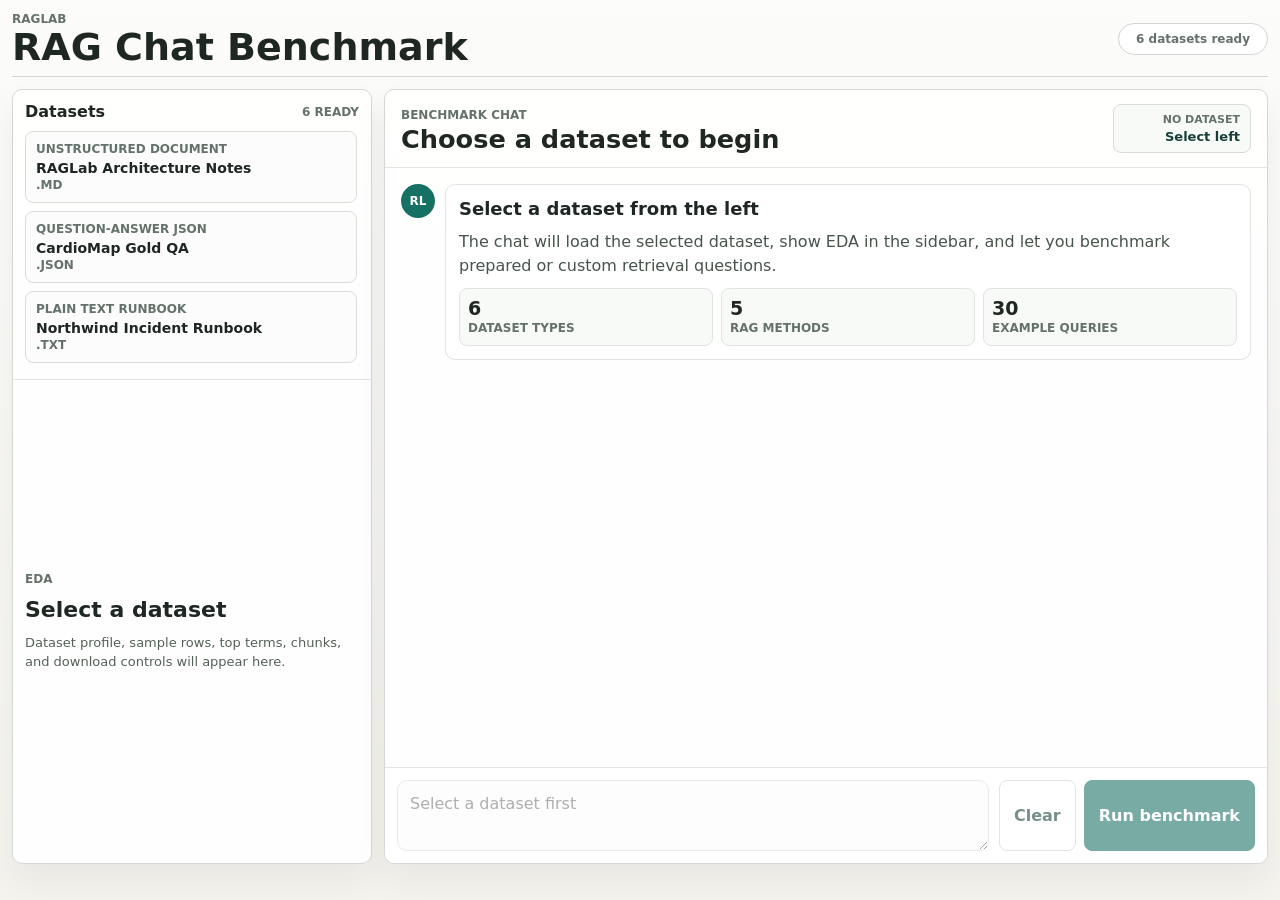
==== frontend/index.html @ fa76c6ad "Redesign RAGLab as chat benchmark workspace" ====
<!doctype html>
<html lang="en">
  <head>
    <meta charset="utf-8" />
    <meta name="viewport" content="width=device-width, initial-scale=1" />
    <title>RAGLab</title>
    <link rel="stylesheet" href="styles.css?v=20260611-chat-workspace" />
    <script src="app.js?v=20260611-chat-workspace" defer></script>
  </head>
  <body>
    <main class="app-shell">
      <header class="topbar">
        <div>
          <div class="eyebrow">RAGLab</div>
          <h1 id="pageTitle">RAG Chat Benchmark</h1>
        </div>
        <div class="status-pill" id="status">Loading datasets</div>
      </header>

      <section class="page-view" id="pageView">
        <div class="empty-state">
          <h2>Loading</h2>
        </div>
      </section>
    </main>
  </body>
</html>
---- frontend/styles.css ----
:root {
  color: #1f2723;
  background: #f4f3ee;
  font-family:
    Inter, ui-sans-serif, system-ui, -apple-system, BlinkMacSystemFont, "Segoe UI",
    sans-serif;
  font-synthesis: none;
  text-rendering: optimizeLegibility;
}

* {
  box-sizing: border-box;
}

body {
  margin: 0;
  min-width: 320px;
  min-height: 100vh;
  background:
    linear-gradient(180deg, rgba(255, 255, 255, 0.72), rgba(244, 243, 238, 0.96)),
    #f4f3ee;
}

button,
textarea {
  font: inherit;
}

button {
  cursor: pointer;
}

button:disabled,
textarea:disabled {
  cursor: not-allowed;
  opacity: 0.58;
}

.app-shell {
  display: grid;
  grid-template-rows: auto minmax(0, 1fr);
  width: min(1440px, calc(100vw - 24px));
  height: calc(100vh - 24px);
  margin: 0 auto;
  padding: 12px 0;
}

.topbar {
  display: flex;
  min-height: 62px;
  align-items: center;
  justify-content: space-between;
  gap: 16px;
  border-bottom: 1px solid #d2d6d0;
  padding-bottom: 10px;
}

.topbar h1 {
  margin: 2px 0 0;
  font-size: clamp(24px, 3vw, 38px);
  line-height: 1;
  letter-spacing: 0;
}

.eyebrow,
.status-pill,
.section-kicker,
.dataset-menu-item span,
.dataset-menu-item small,
.query-card span,
.method-card small,
.evidence-box span,
.message-label,
.mini-stat small,
.file-name {
  color: #65726b;
  font-size: 12px;
  font-weight: 800;
  text-transform: uppercase;
}

.status-pill {
  min-width: 150px;
  border: 1px solid #d2d6d0;
  border-radius: 999px;
  background: #ffffff;
  padding: 8px 12px;
  text-align: center;
  text-transform: none;
}

.page-view {
  min-width: 0;
  min-height: 0;
  padding-top: 12px;
}

.chat-workspace {
  display: grid;
  grid-template-columns: minmax(300px, 360px) minmax(0, 1fr);
  gap: 12px;
  min-height: 0;
  height: 100%;
}

.chat-sidebar,
.chat-main {
  min-width: 0;
  min-height: 0;
  border: 1px solid #d4d8d2;
  border-radius: 10px;
  background: rgba(255, 255, 255, 0.92);
  box-shadow: 0 16px 34px rgba(28, 38, 32, 0.06);
}

.chat-sidebar {
  display: grid;
  grid-template-rows: minmax(210px, 0.75fr) minmax(0, 1.25fr);
  overflow: hidden;
}

.sidebar-section {
  min-width: 0;
  min-height: 0;
  padding: 12px;
}

.dataset-section {
  display: grid;
  grid-template-rows: auto minmax(0, 1fr);
  gap: 10px;
  border-bottom: 1px solid #e3e5e1;
}

.eda-section {
  overflow: auto;
}

.section-title,
.eda-title,
.chat-header,
.method-head,
.score-meter,
.file-toolbar {
  display: flex;
  align-items: center;
  justify-content: space-between;
  gap: 12px;
}

.section-title h2,
.eda-title h2,
.section-title h3,
.chat-header h2 {
  margin: 0;
  letter-spacing: 0;
}

.section-title h2,
.eda-title h2 {
  font-size: 16px;
  line-height: 1.2;
}

.section-title h3 {
  font-size: 14px;
}

.dataset-menu {
  display: grid;
  gap: 8px;
  overflow: auto;
  padding-right: 2px;
}

.dataset-menu-item {
  display: grid;
  width: 100%;
  min-height: 72px;
  align-content: center;
  gap: 4px;
  border: 1px solid #d9ddd7;
  border-radius: 8px;
  background: #fbfcfb;
  color: #1f2723;
  padding: 10px;
  text-align: left;
}

.dataset-menu-item:hover,
.dataset-menu-item.is-active,
.query-card:hover,
.query-card.is-active {
  border-color: #167064;
  background: #eef8f5;
}

.dataset-menu-item strong {
  overflow: hidden;
  font-size: 14px;
  line-height: 1.25;
  text-overflow: ellipsis;
  white-space: nowrap;
}

.format-badge {
  display: inline-flex;
  align-items: center;
  border: 1px solid #ccd6d0;
  border-radius: 999px;
  background: #f6f8f6;
  color: #173f38;
  padding: 3px 8px;
  font-size: 12px;
  font-weight: 800;
}

.eda-empty,
.eda-card {
  display: grid;
  gap: 12px;
}

.eda-empty {
  min-height: 100%;
  align-content: center;
  color: #5a665f;
}

.eda-empty h2 {
  margin: 0;
  color: #1f2723;
  font-size: 22px;
  line-height: 1.1;
}

.eda-empty p,
.eda-card p {
  margin: 0;
  color: #536158;
  font-size: 13px;
  line-height: 1.45;
}

.sidebar-stats,
.welcome-stats,
.context-strip,
.token-ledger {
  display: grid;
  gap: 8px;
}

.sidebar-stats {
  grid-template-columns: repeat(2, minmax(0, 1fr));
}

.welcome-stats,
.context-strip {
  grid-template-columns: repeat(3, minmax(0, 1fr));
}

.token-ledger {
  grid-template-columns: repeat(5, minmax(110px, 1fr));
}

.mini-stat {
  display: grid;
  min-height: 58px;
  align-content: center;
  gap: 3px;
  border: 1px solid #e0e4df;
  border-radius: 8px;
  background: #f8faf8;
  padding: 8px;
}

.mini-stat strong {
  color: #1f2723;
  font-size: 19px;
  line-height: 1;
}

.eda-block {
  display: grid;
  gap: 8px;
  border-top: 1px solid #edf0ed;
  padding-top: 11px;
}

.fit-list,
.term-list,
.sidebar-samples {
  display: grid;
  gap: 7px;
}

.fit-list span {
  display: flex;
  min-height: 34px;
  align-items: center;
  gap: 8px;
  border: 1px solid #e1e6e1;
  border-radius: 8px;
  background: #f8faf8;
  color: #1f2723;
  padding: 7px;
  font-size: 13px;
  font-weight: 800;
}

.fit-list b {
  display: inline-grid;
  width: 22px;
  height: 22px;
  place-items: center;
  border-radius: 999px;
  background: #167064;
  color: #ffffff;
  font-size: 11px;
}

.term-row {
  display: grid;
  grid-template-columns: minmax(64px, 92px) 1fr 28px;
  align-items: center;
  gap: 7px;
}

.term-row span {
  overflow: hidden;
  text-overflow: ellipsis;
  white-space: nowrap;
  text-transform: none;
}

.term-row i {
  display: block;
  height: 8px;
  overflow: hidden;
  border-radius: 999px;
  background: #ecefeb;
}

.term-row b {
  display: block;
  height: 100%;
  border-radius: inherit;
  background: #8b6f35;
}

.term-row em {
  color: #27372f;
  font-size: 12px;
  font-style: normal;
  font-weight: 800;
  text-align: right;
}

.sample-card {
  display: grid;
  align-content: start;
  gap: 5px;
  border: 1px solid #e0e4df;
  border-radius: 8px;
  background: #fbfcfb;
  padding: 9px;
}

.sample-card span {
  color: #65726b;
  font-size: 11px;
  font-weight: 800;
  text-transform: uppercase;
}

.sample-card strong {
  color: #1f2723;
  font-size: 13px;
  line-height: 1.25;
}

.sample-card p {
  margin: 0;
  color: #536158;
  font-size: 12px;
  line-height: 1.4;
}

.eda-actions {
  display: grid;
}

.chat-main {
  display: grid;
  grid-template-rows: auto minmax(0, 1fr) auto;
  overflow: hidden;
}

.chat-header {
  min-height: 76px;
  border-bottom: 1px solid #e3e5e1;
  padding: 14px 16px;
}

.chat-header h2 {
  margin-top: 2px;
  font-size: clamp(21px, 2vw, 30px);
  line-height: 1.1;
}

.selected-dataset {
  display: grid;
  min-width: 138px;
  justify-items: end;
  gap: 3px;
  border: 1px solid #d6ddd7;
  border-radius: 8px;
  background: #f8faf8;
  padding: 8px 10px;
}

.selected-dataset span {
  color: #65726b;
  font-size: 11px;
  font-weight: 800;
  text-transform: uppercase;
}

.selected-dataset strong {
  color: #173f38;
  font-size: 13px;
}

.chat-thread {
  display: grid;
  align-content: start;
  gap: 14px;
  overflow: auto;
  padding: 16px;
}

.chat-message {
  display: flex;
  gap: 10px;
  max-width: 100%;
}

.user-message {
  justify-content: flex-end;
}

.avatar {
  display: inline-grid;
  width: 34px;
  height: 34px;
  flex: 0 0 auto;
  place-items: center;
  border-radius: 999px;
  background: #167064;
  color: #ffffff;
  font-size: 12px;
  font-weight: 900;
}

.message-bubble {
  display: grid;
  max-width: min(920px, 100%);
  gap: 10px;
  border: 1px solid #e0e4df;
  border-radius: 10px;
  background: #ffffff;
  padding: 13px;
}

.user-message .message-bubble {
  max-width: min(740px, 92%);
  border-color: #c5d8d2;
  background: #eaf6f3;
}

.message-bubble h3,
.message-bubble p {
  margin: 0;
}

.message-bubble h3 {
  font-size: 18px;
  line-height: 1.2;
}

.message-bubble p {
  color: #46544c;
  line-height: 1.5;
}

.query-option-panel {
  display: grid;
  gap: 10px;
  border: 1px solid #e0e4df;
  border-radius: 10px;
  background: #fbfcfb;
  padding: 12px;
}

.query-grid {
  display: grid;
  grid-template-columns: repeat(5, minmax(150px, 1fr));
  gap: 8px;
}

.query-card {
  display: grid;
  min-height: 104px;
  align-content: start;
  gap: 7px;
  border: 1px solid #d8ddd7;
  border-radius: 8px;
  background: #ffffff;
  color: #1f2723;
  padding: 10px;
  text-align: left;
}

.query-card strong {
  font-size: 13px;
  line-height: 1.35;
}

.result-bubble {
  width: min(100%, 1060px);
}

.answer-summary {
  display: flex;
  align-items: flex-start;
  justify-content: space-between;
  gap: 14px;
  border: 1px solid #c5d8d2;
  border-radius: 8px;
  background: #eaf6f3;
  padding: 12px;
}

.answer-summary h3 {
  margin-top: 3px;
}

.answer-summary p {
  max-width: 620px;
}

.score-note {
  display: flex;
  gap: 8px;
  border: 1px solid #e0e4df;
  border-radius: 8px;
  background: #f9f7ee;
  color: #4d4534;
  padding: 10px;
  font-size: 13px;
  line-height: 1.45;
}

.comparison-board {
  display: grid;
  grid-template-columns: repeat(5, minmax(215px, 1fr));
  gap: 8px;
  overflow-x: auto;
  padding-bottom: 4px;
}

.method-card {
  display: grid;
  min-width: 215px;
  align-content: start;
  gap: 10px;
  border: 1px solid #e0e4df;
  border-radius: 8px;
  background: #ffffff;
  padding: 11px;
}

.rank-badge {
  display: inline-grid;
  width: 34px;
  height: 34px;
  place-items: center;
  border-radius: 999px;
  background: #eef2ef;
  color: #173f38;
  font-size: 12px;
  font-weight: 900;
}

.method-card strong {
  display: block;
  color: #1f2723;
  line-height: 1.2;
}

.score-meter strong {
  color: #1f2723;
  font-size: 28px;
  line-height: 1;
}

.score-meter span {
  display: block;
  width: 100%;
  height: 9px;
  overflow: hidden;
  border-radius: 999px;
  background: #edf0ee;
}

.score-meter i {
  display: block;
  height: 100%;
  border-radius: inherit;
  background: #167064;
}

.metric-grid {
  display: grid;
  grid-template-columns: repeat(2, minmax(0, 1fr));
  gap: 6px;
}

.metric-grid span {
  display: grid;
  gap: 2px;
  border: 1px solid #edf0ee;
  border-radius: 7px;
  background: #fbfcfb;
  padding: 7px;
}

.metric-grid b {
  color: #1f2723;
  font-size: 14px;
}

.metric-grid small {
  color: #65726b;
  font-size: 11px;
  text-transform: uppercase;
}

.evidence-box {
  display: grid;
  gap: 5px;
  border-top: 1px solid #edf0ee;
  padding-top: 8px;
}

.evidence-box p {
  margin: 0;
  color: #536158;
  font-size: 12px;
  line-height: 1.4;
}

.prompt-composer {
  display: grid;
  grid-template-columns: minmax(0, 1fr) auto;
  gap: 10px;
  border-top: 1px solid #e3e5e1;
  background: #ffffff;
  padding: 12px;
}

.prompt-composer textarea {
  width: 100%;
  min-height: 52px;
  max-height: 140px;
  resize: vertical;
  border: 1px solid #d6ddd7;
  border-radius: 10px;
  background: #fbfcfb;
  color: #1f2723;
  padding: 12px;
  line-height: 1.4;
}

.composer-actions {
  display: flex;
  align-items: stretch;
  gap: 8px;
}

.download-button,
.primary-button {
  display: inline-flex;
  min-height: 40px;
  align-items: center;
  justify-content: center;
  border-radius: 8px;
  padding: 0 14px;
  font-weight: 800;
  white-space: nowrap;
}

.download-button {
  border: 1px solid #cbd4ce;
  background: #ffffff;
  color: #173f38;
}

.primary-button {
  border: 1px solid #167064;
  background: #167064;
  color: #ffffff;
}

.empty-state {
  display: grid;
  min-height: 260px;
  place-items: center;
  border: 1px solid #d4d8d2;
  border-radius: 10px;
  background: #ffffff;
  color: #5e6e67;
}

.empty-state h2 {
  margin: 0;
  font-size: 22px;
  letter-spacing: 0;
}

.file-name {
  min-width: 0;
  overflow: hidden;
  text-align: right;
  text-overflow: ellipsis;
  white-space: nowrap;
  text-transform: none;
}

.file-preview {
  max-height: 460px;
  margin: 0;
  overflow: auto;
  border: 1px solid #d9e0dc;
  border-radius: 8px;
  background: #101815;
  color: #e9f0ed;
  padding: 14px;
  font-family: "SFMono-Regular", Consolas, "Liberation Mono", monospace;
  font-size: 13px;
  line-height: 1.55;
  white-space: pre-wrap;
}

@media (max-width: 1100px) {
  .chat-workspace {
    grid-template-columns: minmax(270px, 320px) minmax(0, 1fr);
  }

  .query-grid {
    grid-template-columns: repeat(2, minmax(0, 1fr));
  }

  .token-ledger {
    grid-template-columns: repeat(3, minmax(0, 1fr));
  }
}

@media (max-width: 820px) {
  .app-shell {
    width: min(100vw - 16px, 1440px);
    height: auto;
    min-height: 100vh;
    padding-top: 8px;
  }

  .topbar,
  .chat-header,
  .answer-summary,
  .prompt-composer,
  .score-note {
    align-items: stretch;
    flex-direction: column;
  }

  .chat-workspace {
    grid-template-columns: 1fr;
    height: auto;
  }

  .chat-sidebar {
    grid-template-rows: auto auto;
    overflow: visible;
  }

  .dataset-menu {
    max-height: 280px;
  }

  .chat-main {
    min-height: 680px;
  }

  .selected-dataset {
    justify-items: start;
  }

  .prompt-composer {
    grid-template-columns: 1fr;
  }

  .composer-actions {
    justify-content: stretch;
  }

  .composer-actions button {
    flex: 1;
  }
}

@media (max-width: 560px) {
  .status-pill {
    min-width: 0;
  }

  .sidebar-stats,
  .welcome-stats,
  .context-strip,
  .token-ledger,
  .query-grid {
    grid-template-columns: 1fr;
  }

  .chat-thread {
    padding: 12px;
  }

  .message-bubble,
  .user-message .message-bubble {
    max-width: 100%;
  }

  .term-row {
    grid-template-columns: minmax(68px, 86px) 1fr 28px;
  }
}
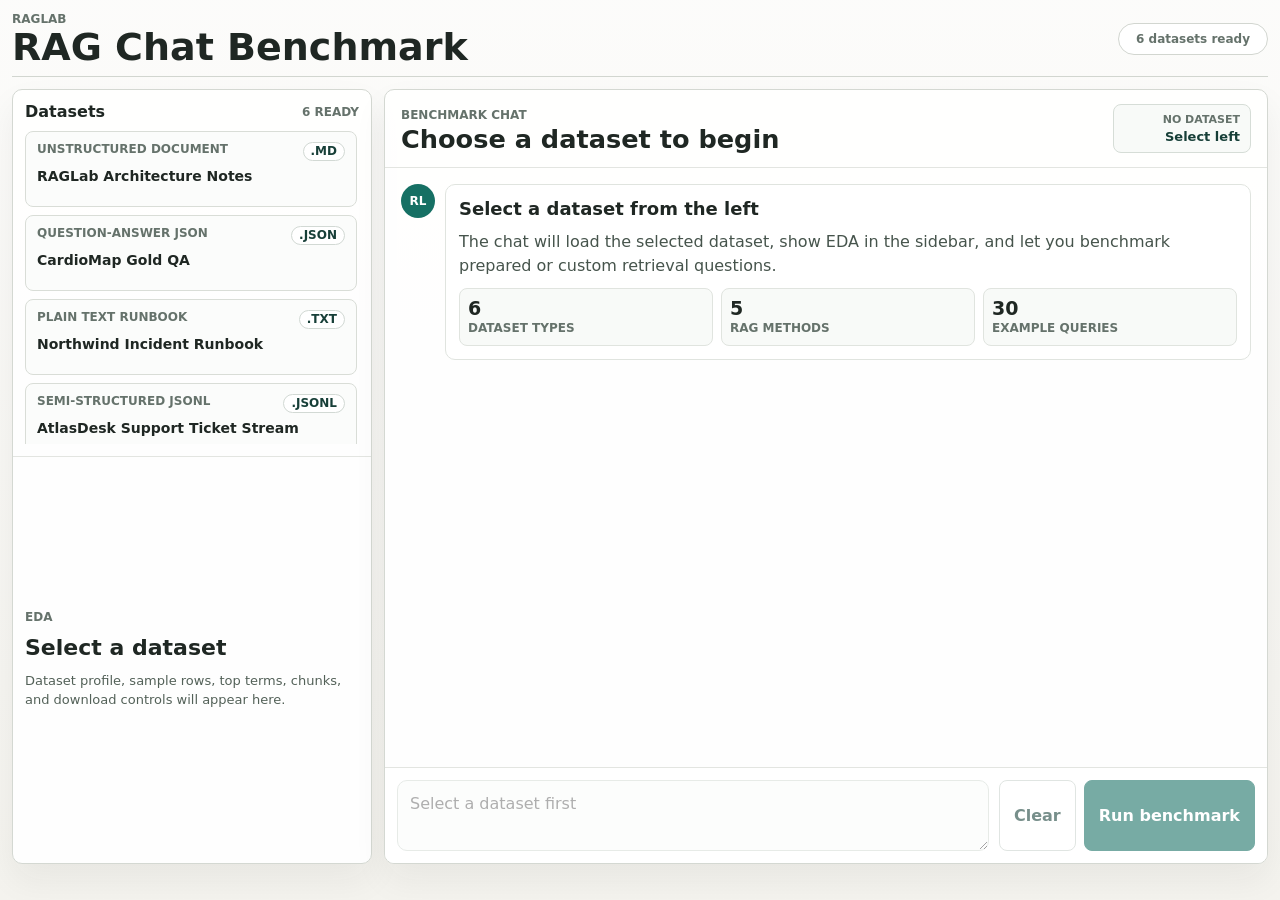
==== commit 4f12740e: "Bump assets for prompt fill flow" ====
--- a/frontend/index.html
+++ b/frontend/index.html
@@ -4,8 +4,8 @@
     <meta charset="utf-8" />
     <meta name="viewport" content="width=device-width, initial-scale=1" />
     <title>RAGLab</title>
-    <link rel="stylesheet" href="styles.css?v=20260611-chat-workspace" />
-    <script src="app.js?v=20260611-chat-workspace" defer></script>
+    <link rel="stylesheet" href="styles.css?v=20260611-prompt-fill" />
+    <script src="app.js?v=20260611-prompt-fill" defer></script>
   </head>
   <body>
     <main class="app-shell">
--- a/frontend/styles.css
+++ b/frontend/styles.css
@@ -115,7 +115,7 @@
 
 .chat-sidebar {
   display: grid;
-  grid-template-rows: minmax(210px, 0.75fr) minmax(0, 1.25fr);
+  grid-template-rows: minmax(310px, 0.95fr) minmax(0, 1.05fr);
   overflow: hidden;
 }
 
@@ -168,6 +168,7 @@
 
 .dataset-menu {
   display: grid;
+  align-content: start;
   gap: 8px;
   overflow: auto;
   padding-right: 2px;
@@ -175,15 +176,19 @@
 
 .dataset-menu-item {
   display: grid;
+  grid-template-columns: minmax(0, 1fr) auto;
+  grid-template-areas:
+    "kind extension"
+    "title title";
   width: 100%;
-  min-height: 72px;
-  align-content: center;
-  gap: 4px;
+  min-height: 76px;
+  align-content: start;
+  gap: 7px 10px;
   border: 1px solid #d9ddd7;
   border-radius: 8px;
   background: #fbfcfb;
   color: #1f2723;
-  padding: 10px;
+  padding: 10px 11px;
   text-align: left;
 }
 
@@ -196,11 +201,30 @@
 }
 
 .dataset-menu-item strong {
+  grid-area: title;
+  font-size: 14px;
+  line-height: 1.28;
+  white-space: normal;
+  overflow-wrap: anywhere;
+}
+
+.dataset-menu-item span {
+  grid-area: kind;
+  min-width: 0;
   overflow: hidden;
-  font-size: 14px;
-  line-height: 1.25;
   text-overflow: ellipsis;
   white-space: nowrap;
+}
+
+.dataset-menu-item small {
+  grid-area: extension;
+  justify-self: end;
+  border: 1px solid #d2d9d4;
+  border-radius: 999px;
+  background: #ffffff;
+  color: #173f38;
+  padding: 2px 7px;
+  line-height: 1.1;
 }
 
 .format-badge {
@@ -794,7 +818,7 @@
   }
 
   .dataset-menu {
-    max-height: 280px;
+    max-height: 360px;
   }
 
   .chat-main {
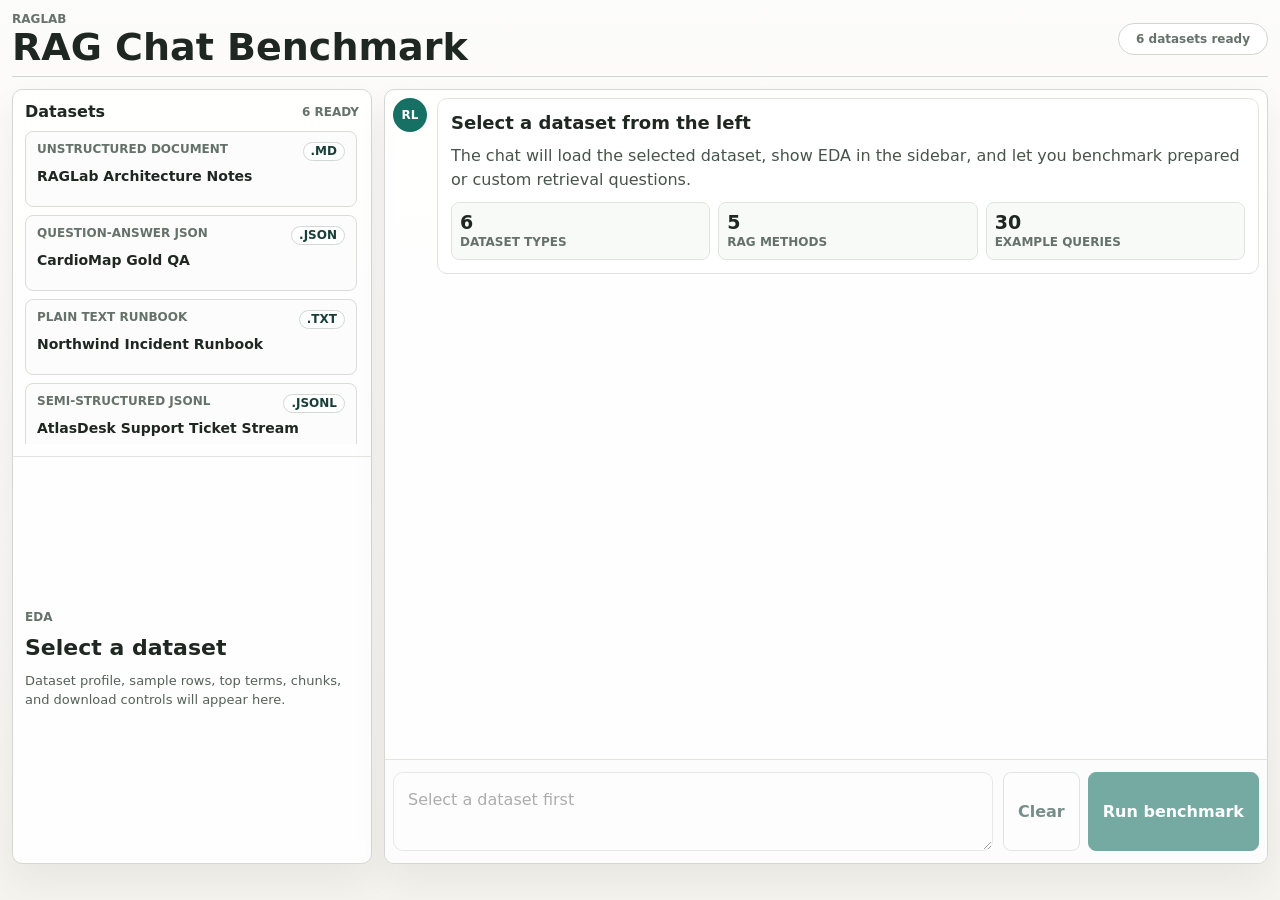
==== commit 3c023265: "Match chat benchmark reference layout" ====
--- a/frontend/index.html
+++ b/frontend/index.html
@@ -4,8 +4,8 @@
     <meta charset="utf-8" />
     <meta name="viewport" content="width=device-width, initial-scale=1" />
     <title>RAGLab</title>
-    <link rel="stylesheet" href="styles.css?v=20260611-prompt-fill" />
-    <script src="app.js?v=20260611-prompt-fill" defer></script>
+    <link rel="stylesheet" href="styles.css?v=20260611-reference-chat" />
+    <script src="app.js?v=20260611-reference-chat" defer></script>
   </head>
   <body>
     <main class="app-shell">
--- a/frontend/styles.css
+++ b/frontend/styles.css
@@ -138,7 +138,6 @@
 
 .section-title,
 .eda-title,
-.chat-header,
 .method-head,
 .score-meter,
 .file-toolbar {
@@ -151,7 +150,7 @@
 .section-title h2,
 .eda-title h2,
 .section-title h3,
-.chat-header h2 {
+.empty-state h2 {
   margin: 0;
   letter-spacing: 0;
 }
@@ -416,51 +415,16 @@
 
 .chat-main {
   display: grid;
-  grid-template-rows: auto minmax(0, 1fr) auto;
+  grid-template-rows: minmax(0, 1fr) auto;
   overflow: hidden;
 }
 
-.chat-header {
-  min-height: 76px;
-  border-bottom: 1px solid #e3e5e1;
-  padding: 14px 16px;
-}
-
-.chat-header h2 {
-  margin-top: 2px;
-  font-size: clamp(21px, 2vw, 30px);
-  line-height: 1.1;
-}
-
-.selected-dataset {
-  display: grid;
-  min-width: 138px;
-  justify-items: end;
-  gap: 3px;
-  border: 1px solid #d6ddd7;
-  border-radius: 8px;
-  background: #f8faf8;
-  padding: 8px 10px;
-}
-
-.selected-dataset span {
-  color: #65726b;
-  font-size: 11px;
-  font-weight: 800;
-  text-transform: uppercase;
-}
-
-.selected-dataset strong {
-  color: #173f38;
-  font-size: 13px;
-}
-
 .chat-thread {
-  display: grid;
-  align-content: start;
+  display: flex;
+  flex-direction: column;
   gap: 14px;
   overflow: auto;
-  padding: 16px;
+  padding: 8px 8px 16px;
 }
 
 .chat-message {
@@ -521,18 +485,19 @@
   display: grid;
   gap: 10px;
   border: 1px solid #e0e4df;
-  border-radius: 10px;
-  background: #fbfcfb;
+  border-radius: 8px;
+  background: #ffffff;
   padding: 12px;
 }
 
 .query-grid {
   display: grid;
-  grid-template-columns: repeat(5, minmax(150px, 1fr));
+  grid-template-columns: repeat(5, minmax(0, 1fr));
   gap: 8px;
 }
 
 .query-card {
+  position: relative;
   display: grid;
   min-height: 104px;
   align-content: start;
@@ -541,13 +506,45 @@
   border-radius: 8px;
   background: #ffffff;
   color: #1f2723;
-  padding: 10px;
+  padding: 10px 36px 12px 10px;
   text-align: left;
+}
+
+.query-card::after {
+  position: absolute;
+  right: 10px;
+  bottom: 10px;
+  display: grid;
+  width: 24px;
+  height: 24px;
+  place-items: center;
+  border: 1px solid #cbd8d2;
+  border-radius: 999px;
+  color: #167064;
+  content: "\2192";
+  font-size: 15px;
+  font-weight: 900;
+  opacity: 0;
+  transform: translateX(-2px);
+  transition:
+    opacity 140ms ease,
+    transform 140ms ease;
+}
+
+.query-card:hover::after,
+.query-card.is-active::after {
+  opacity: 1;
+  transform: translateX(0);
 }
 
 .query-card strong {
   font-size: 13px;
   line-height: 1.35;
+}
+
+.chat-empty-space {
+  flex: 1 1 auto;
+  min-height: clamp(320px, 48vh, 620px);
 }
 
 .result-bubble {
@@ -689,20 +686,20 @@
   grid-template-columns: minmax(0, 1fr) auto;
   gap: 10px;
   border-top: 1px solid #e3e5e1;
-  background: #ffffff;
-  padding: 12px;
+  background: #fbfcfb;
+  padding: 12px 8px;
 }
 
 .prompt-composer textarea {
   width: 100%;
-  min-height: 52px;
+  min-height: 70px;
   max-height: 140px;
   resize: vertical;
   border: 1px solid #d6ddd7;
   border-radius: 10px;
-  background: #fbfcfb;
-  color: #1f2723;
-  padding: 12px;
+  background: #ffffff;
+  color: #1f2723;
+  padding: 16px 14px;
   line-height: 1.4;
 }
 
@@ -799,7 +796,6 @@
   }
 
   .topbar,
-  .chat-header,
   .answer-summary,
   .prompt-composer,
   .score-note {
@@ -823,10 +819,6 @@
 
   .chat-main {
     min-height: 680px;
-  }
-
-  .selected-dataset {
-    justify-items: start;
   }
 
   .prompt-composer {
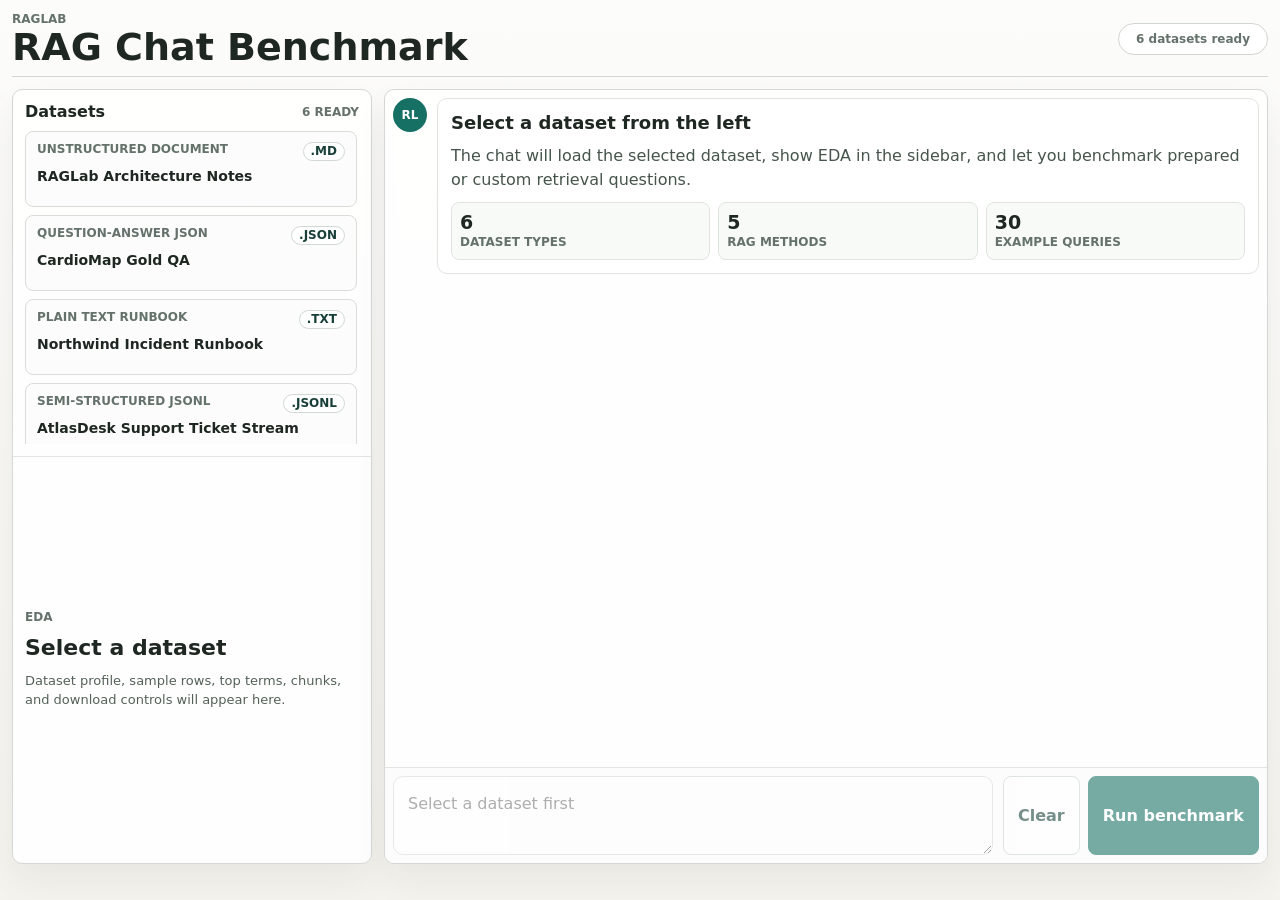
==== commit 2033e5eb: "Stack suggested queries above chat input" ====
--- a/frontend/index.html
+++ b/frontend/index.html
@@ -4,8 +4,8 @@
     <meta charset="utf-8" />
     <meta name="viewport" content="width=device-width, initial-scale=1" />
     <title>RAGLab</title>
-    <link rel="stylesheet" href="styles.css?v=20260611-reference-chat" />
-    <script src="app.js?v=20260611-reference-chat" defer></script>
+    <link rel="stylesheet" href="styles.css?v=20260611-query-stack" />
+    <script src="app.js?v=20260611-query-stack" defer></script>
   </head>
   <body>
     <main class="app-shell">
--- a/frontend/styles.css
+++ b/frontend/styles.css
@@ -483,40 +483,40 @@
 
 .query-option-panel {
   display: grid;
-  gap: 10px;
-  border: 1px solid #e0e4df;
-  border-radius: 8px;
-  background: #ffffff;
-  padding: 12px;
+  gap: 8px;
+  border: 0;
+  background: transparent;
+  padding: 0;
 }
 
 .query-grid {
   display: grid;
-  grid-template-columns: repeat(5, minmax(0, 1fr));
-  gap: 8px;
+  grid-template-columns: 1fr;
+  gap: 6px;
+  max-height: 280px;
+  overflow: auto;
 }
 
 .query-card {
   position: relative;
   display: grid;
-  min-height: 104px;
-  align-content: start;
-  gap: 7px;
+  grid-template-columns: minmax(78px, 104px) minmax(0, 1fr) 26px;
+  min-height: 42px;
+  align-items: center;
+  gap: 10px;
   border: 1px solid #d8ddd7;
   border-radius: 8px;
   background: #ffffff;
   color: #1f2723;
-  padding: 10px 36px 12px 10px;
+  padding: 7px 9px 7px 11px;
   text-align: left;
 }
 
 .query-card::after {
-  position: absolute;
-  right: 10px;
-  bottom: 10px;
-  display: grid;
-  width: 24px;
-  height: 24px;
+  position: static;
+  display: grid;
+  width: 26px;
+  height: 26px;
   place-items: center;
   border: 1px solid #cbd8d2;
   border-radius: 999px;
@@ -524,22 +524,26 @@
   content: "\2192";
   font-size: 15px;
   font-weight: 900;
-  opacity: 0;
-  transform: translateX(-2px);
+  opacity: 1;
+  transform: none;
   transition:
-    opacity 140ms ease,
+    background 140ms ease,
+    color 140ms ease,
     transform 140ms ease;
 }
 
 .query-card:hover::after,
 .query-card.is-active::after {
-  opacity: 1;
-  transform: translateX(0);
+  background: #167064;
+  color: #ffffff;
+  transform: translateX(2px);
 }
 
 .query-card strong {
+  min-width: 0;
   font-size: 13px;
   line-height: 1.35;
+  overflow-wrap: anywhere;
 }
 
 .chat-empty-space {
@@ -681,13 +685,20 @@
   line-height: 1.4;
 }
 
+.chat-input-stack {
+  display: grid;
+  gap: 9px;
+  border-top: 1px solid #e3e5e1;
+  background: #fbfcfb;
+  padding: 8px;
+}
+
 .prompt-composer {
   display: grid;
   grid-template-columns: minmax(0, 1fr) auto;
   gap: 10px;
-  border-top: 1px solid #e3e5e1;
-  background: #fbfcfb;
-  padding: 12px 8px;
+  background: transparent;
+  padding: 0;
 }
 
 .prompt-composer textarea {
@@ -778,10 +789,6 @@
     grid-template-columns: minmax(270px, 320px) minmax(0, 1fr);
   }
 
-  .query-grid {
-    grid-template-columns: repeat(2, minmax(0, 1fr));
-  }
-
   .token-ledger {
     grid-template-columns: repeat(3, minmax(0, 1fr));
   }
@@ -851,6 +858,15 @@
     padding: 12px;
   }
 
+  .query-card {
+    grid-template-columns: minmax(0, 1fr) 26px;
+    align-items: start;
+  }
+
+  .query-card span {
+    grid-column: 1 / -1;
+  }
+
   .message-bubble,
   .user-message .message-bubble {
     max-width: 100%;
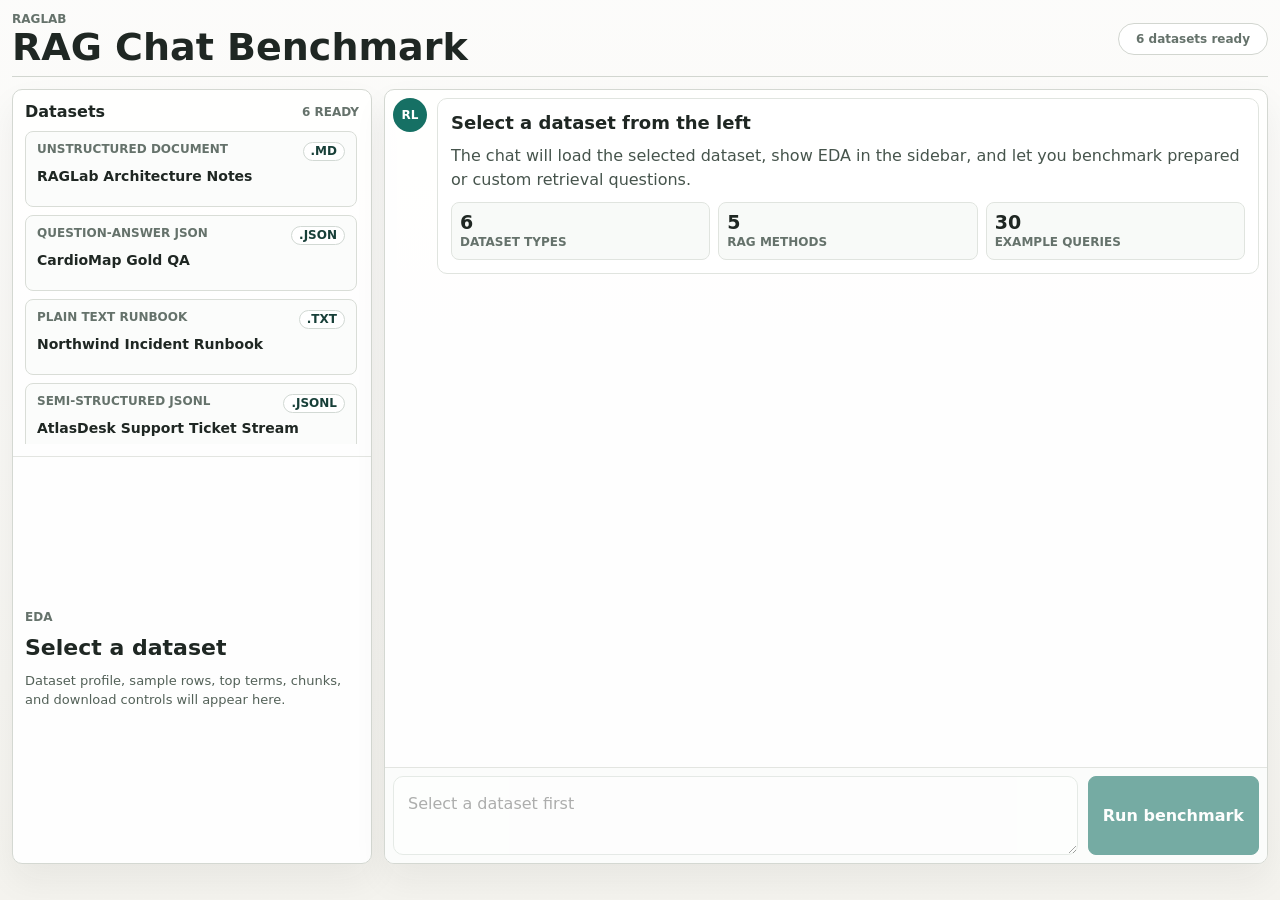
==== commit 60b18fe7: "Improve chat prompt controls" ====
--- a/frontend/index.html
+++ b/frontend/index.html
@@ -4,8 +4,8 @@
     <meta charset="utf-8" />
     <meta name="viewport" content="width=device-width, initial-scale=1" />
     <title>RAGLab</title>
-    <link rel="stylesheet" href="styles.css?v=20260611-query-stack" />
-    <script src="app.js?v=20260611-query-stack" defer></script>
+    <link rel="stylesheet" href="styles.css?v=20260611-chat-controls" />
+    <script src="app.js?v=20260611-chat-controls" defer></script>
   </head>
   <body>
     <main class="app-shell">
--- a/frontend/styles.css
+++ b/frontend/styles.css
@@ -481,6 +481,51 @@
   line-height: 1.5;
 }
 
+.processing-bubble {
+  border-color: #c5d8d2;
+  background: #f3faf8;
+}
+
+.processing-row {
+  display: flex;
+  align-items: center;
+  gap: 8px;
+  color: #173f38;
+}
+
+.processing-row strong {
+  font-size: 14px;
+}
+
+.processing-dot {
+  width: 8px;
+  height: 8px;
+  border-radius: 999px;
+  background: #167064;
+  animation: processingPulse 900ms ease-in-out infinite;
+}
+
+.processing-dot:nth-child(2) {
+  animation-delay: 120ms;
+}
+
+.processing-dot:nth-child(3) {
+  animation-delay: 240ms;
+}
+
+@keyframes processingPulse {
+  0%,
+  100% {
+    opacity: 0.35;
+    transform: translateY(0);
+  }
+
+  50% {
+    opacity: 1;
+    transform: translateY(-3px);
+  }
+}
+
 .query-option-panel {
   display: grid;
   gap: 8px;
@@ -691,6 +736,47 @@
   border-top: 1px solid #e3e5e1;
   background: #fbfcfb;
   padding: 8px;
+}
+
+.input-toolbar {
+  display: flex;
+  min-height: 32px;
+  align-items: center;
+  justify-content: space-between;
+  gap: 10px;
+}
+
+.input-hint {
+  color: #69766f;
+  font-size: 12px;
+  font-weight: 700;
+}
+
+.toolbar-button {
+  display: inline-flex;
+  min-height: 30px;
+  align-items: center;
+  justify-content: center;
+  gap: 7px;
+  border: 1px solid #cbd8d2;
+  border-radius: 999px;
+  background: #ffffff;
+  color: #173f38;
+  padding: 0 12px;
+  font-size: 12px;
+  font-weight: 800;
+  white-space: nowrap;
+}
+
+.toolbar-button:hover {
+  border-color: #167064;
+  background: #eef8f5;
+}
+
+.toolbar-button span {
+  color: #167064;
+  font-size: 14px;
+  line-height: 1;
 }
 
 .prompt-composer {
@@ -832,6 +918,15 @@
     grid-template-columns: 1fr;
   }
 
+  .input-toolbar {
+    align-items: stretch;
+    flex-direction: column;
+  }
+
+  .toolbar-button {
+    width: 100%;
+  }
+
   .composer-actions {
     justify-content: stretch;
   }
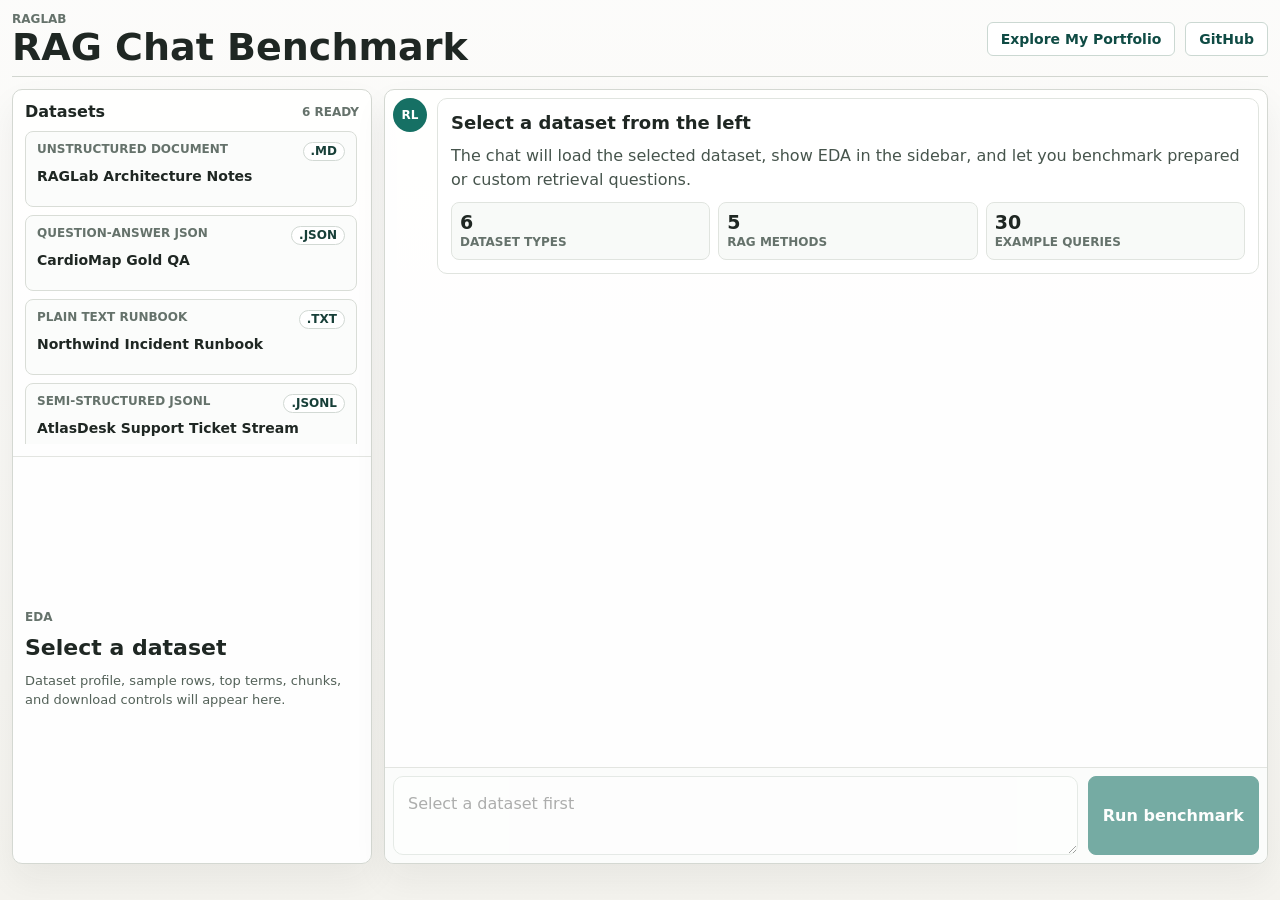
==== commit 640b363e: "Replace status pill with project links" ====
--- a/frontend/index.html
+++ b/frontend/index.html
@@ -4,8 +4,8 @@
     <meta charset="utf-8" />
     <meta name="viewport" content="width=device-width, initial-scale=1" />
     <title>RAGLab</title>
-    <link rel="stylesheet" href="styles.css?v=20260611-chat-controls" />
-    <script src="app.js?v=20260611-chat-controls" defer></script>
+    <link rel="stylesheet" href="styles.css?v=20260613-top-links" />
+    <script src="app.js?v=20260613-top-links" defer></script>
   </head>
   <body>
     <main class="app-shell">
@@ -14,7 +14,10 @@
           <div class="eyebrow">RAGLab</div>
           <h1 id="pageTitle">RAG Chat Benchmark</h1>
         </div>
-        <div class="status-pill" id="status">Loading datasets</div>
+        <nav class="top-actions" aria-label="Project links">
+          <a class="top-link" href="https://darshdave.com" target="_blank" rel="noreferrer">Explore My Portfolio</a>
+          <a class="top-link" href="https://github.com/darshdevlab/RAGLab" target="_blank" rel="noreferrer">GitHub</a>
+        </nav>
       </header>
 
       <section class="page-view" id="pageView">
--- a/frontend/styles.css
+++ b/frontend/styles.css
@@ -63,7 +63,6 @@
 }
 
 .eyebrow,
-.status-pill,
 .section-kicker,
 .dataset-menu-item span,
 .dataset-menu-item small,
@@ -79,14 +78,34 @@
   text-transform: uppercase;
 }
 
-.status-pill {
-  min-width: 150px;
-  border: 1px solid #d2d6d0;
-  border-radius: 999px;
+.top-actions {
+  display: flex;
+  align-items: center;
+  gap: 10px;
+}
+
+.top-link {
+  display: inline-flex;
+  min-height: 34px;
+  align-items: center;
+  justify-content: center;
+  border: 1px solid #cbd8d2;
+  border-radius: 6px;
   background: #ffffff;
-  padding: 8px 12px;
+  color: #0f4b44;
+  padding: 0 13px;
+  font-size: 14px;
+  font-weight: 600;
+  line-height: 1;
   text-align: center;
-  text-transform: none;
+  text-decoration: none;
+  white-space: nowrap;
+}
+
+.top-link:hover {
+  border-color: #167064;
+  background: #eef8f5;
+  color: #0f3f39;
 }
 
 .page-view {
@@ -937,8 +956,19 @@
 }
 
 @media (max-width: 560px) {
-  .status-pill {
-    min-width: 0;
+  .topbar {
+    gap: 12px;
+  }
+
+  .top-actions {
+    flex-wrap: wrap;
+    justify-content: flex-start;
+  }
+
+  .top-link {
+    min-height: 32px;
+    padding: 0 10px;
+    font-size: 13px;
   }
 
   .sidebar-stats,
